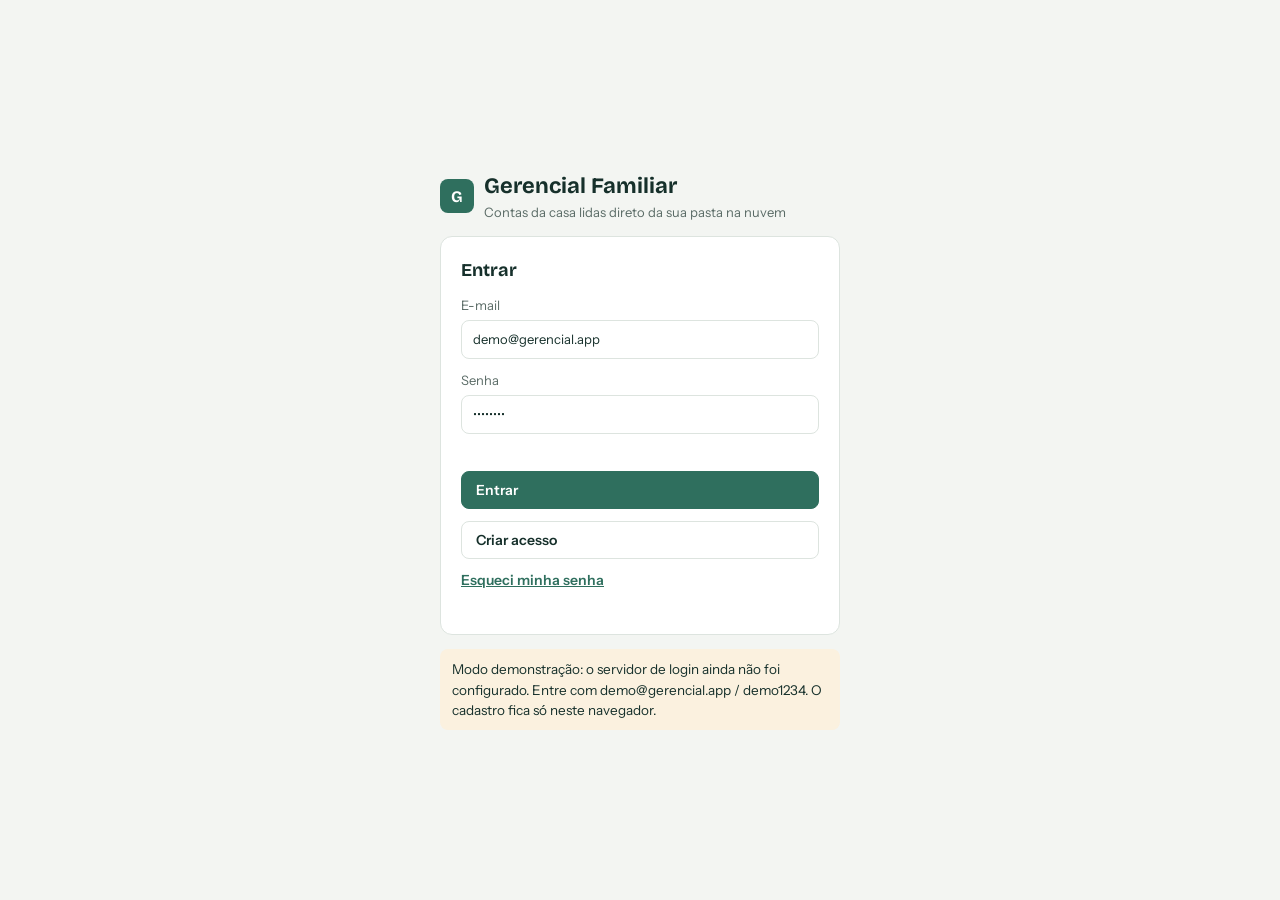
==== index.html @ 90df14c2 "Experiência no celular e tablet: importar extratos, Compartilhar no Android, navegação inferior e in" ====
<!doctype html>
<html lang="pt-BR">
<head>
<meta charset="utf-8">
<meta name="viewport" content="width=device-width, initial-scale=1, viewport-fit=cover">
<title>Gerencial Familiar</title>
<meta name="theme-color" content="#2f6f5e">
<link rel="manifest" href="manifest.webmanifest">
<link rel="icon" href="icons/icon.svg" type="image/svg+xml">
<link rel="apple-touch-icon" href="icons/apple-touch-icon.png">
<meta name="mobile-web-app-capable" content="yes">
<meta name="apple-mobile-web-app-capable" content="yes">
<meta name="apple-mobile-web-app-title" content="Gerencial">
<meta name="apple-mobile-web-app-status-bar-style" content="default">
<link rel="preconnect" href="https://fonts.googleapis.com">
<link rel="stylesheet" href="https://fonts.googleapis.com/css2?family=Bricolage+Grotesque:opsz,wght@12..96,600;12..96,700&family=Instrument+Sans:wght@400;500;600&family=IBM+Plex+Mono:wght@400;500&display=swap">
<link rel="stylesheet" href="styles.css">
<style>html,body{height:100%}body{margin:0}:root{padding-top:env(safe-area-inset-top,0px);padding-bottom:env(safe-area-inset-bottom,0px)}</style>
</head>
<body>
<div id="login" class="wrap">
  <div class="login-box">
    <div class="brand"><div class="brand-mark">G</div><div><h1>Gerencial Familiar</h1><div class="muted small">Contas da casa lidas direto da sua pasta na nuvem</div></div></div>
    <form class="login-card" id="f-login" autocomplete="on">
      <h2 id="lg-title">Entrar</h2>
      <label class="f" id="lg-nome-wrap" hidden>Nome da família<input id="lg-nome" type="text" placeholder="Ex.: Família Souza"></label>
      <label class="f">E-mail<input id="lg-email" type="email" required autocomplete="username" ></label>
      <label class="f">Senha<input id="lg-senha" type="password" required minlength="6" autocomplete="current-password" ></label>
      <div class="err" id="lg-err"></div>
      <button class="pri" type="submit" id="lg-btn">Entrar</button>
      <button type="button" id="lg-alt">Criar acesso</button>
      <button type="button" class="link" id="lg-esqueci">Esqueci minha senha</button>
      <div class="ok" id="lg-ok"></div>
    </form>
    <div class="note" id="demo-nota" hidden>Modo demonstração: o servidor de login ainda não foi configurado. Entre com demo@gerencial.app / demo1234. O cadastro fica só neste navegador.</div>
  </div>
</div>

<div id="bloqueio" class="wrap" hidden>
  <div class="login-box" style="margin:60px auto">
    <div class="login-card"><h2>Assinatura inativa</h2>
      <p class="muted" style="margin:0">Seu acesso <b id="bl-email"></b> está sem assinatura ativa. Fale com o suporte para liberar ou renovar.</p>
      <button id="bl-sair">Sair</button></div>
  </div>
</div>

<div id="app" hidden>
  <div class="banner" id="demo-banner" hidden>Modo demonstração: login local, sem servidor.</div>
  <header class="top"><div class="wrap">
    <div class="top-row">
      <div class="brand"><div class="brand-mark">G</div><div><h1 id="fam">Família</h1><div class="muted small" id="fonte-txt">Dados de exemplo</div></div></div>
      <div class="top-acoes"><button id="instalar" hidden>Instalar app</button><button id="sair">Sair</button></div>
    </div>
    <nav class="tabs" id="tabs">
      <button data-v="guia"><svg class="ico" viewBox="0 0 24 24" aria-hidden="true"><path d="M12 3a9 9 0 1 0 0 18 9 9 0 0 0 0-18Zm0 13.5v.01M12 13.5c0-2 2.5-2 2.5-4a2.5 2.5 0 0 0-5 0"/></svg><span>Como usar</span></button>
      <button data-v="painel" class="on"><svg class="ico" viewBox="0 0 24 24" aria-hidden="true"><path d="M4 20V10m6 10V4m6 16v-7m4 7H3"/></svg><span>Painel</span></button>
      <button data-v="pasta"><svg class="ico" viewBox="0 0 24 24" aria-hidden="true"><path d="M3 7a2 2 0 0 1 2-2h4l2 2h8a2 2 0 0 1 2 2v8a2 2 0 0 1-2 2H5a2 2 0 0 1-2-2Zm9 3v6m-3-3 3 3 3-3"/></svg><span>Extratos</span></button>
      <button data-v="relatorio"><svg class="ico" viewBox="0 0 24 24" aria-hidden="true"><path d="M7 3h7l5 5v13H7Zm7 0v5h5M10 13h6m-6 4h6"/></svg><span>Relatório</span></button>
      <button data-v="admin" id="tab-admin" hidden><svg class="ico" viewBox="0 0 24 24" aria-hidden="true"><path d="M12 3 5 6v5c0 4.5 3 8.5 7 10 4-1.5 7-5.5 7-10V6Zm-3 9 2 2 4-4"/></svg><span>Admin</span></button>
    </nav>
  </div></header>

  <main class="wrap">
    <!-- COMO USAR -->
    <section class="view" id="v-guia">
      <div class="panel guia-topo">
        <div>
          <h2>Primeiros passos</h2>
          <p class="muted small" style="margin:4px 0 0">Siga na ordem. Os itens se marcam sozinhos conforme você avança neste aparelho.</p>
        </div>
        <div class="prog"><div class="prog-n num" id="guia-n">0/5</div><div class="track"><div class="fill" id="guia-bar"></div></div></div>
      </div>

      <ol class="passos" id="passos-movel" hidden>
        <li data-p="instalar">
          <div class="p-head"><span class="p-ck"></span><h3>Instale o app na tela inicial</h3></div>
          <p id="inst-android">No Android, toque em <b>Instalar app</b> no topo da tela. Se o botão não aparecer, abra o menu <b>⋮</b> do Chrome e toque em <b>Instalar app</b> ou <b>Adicionar à tela inicial</b>.</p>
          <p id="inst-ios" hidden>No iPhone ou iPad, abra este endereço no <b>Safari</b>, toque em <b>Compartilhar</b> (o quadrado com a seta para cima) e depois em <b>Adicionar à Tela de Início</b>.</p>
          <p class="small">Instalado, o Gerencial abre em tela cheia pelo ícone, como um aplicativo, e você continua conectado.</p>
        </li>
        <li data-p="importar">
          <div class="p-head"><span class="p-ck"></span><h3>Importe os extratos do mês</h3></div>
          <p>No app do banco, exporte o extrato do mês em <b>OFX</b> (ou CSV) e salve no Google Drive, OneDrive, Dropbox ou em Arquivos. Depois, na aba <b>Extratos</b>, toque em <b>Escolher arquivos do banco</b> e selecione um ou vários arquivos.</p>
          <p class="small" id="dica-compartilhar">Mais rápido no Android: no app do banco ou no Drive, toque em <b>Compartilhar</b> no arquivo e escolha <b>Gerencial</b>.</p>
          <button class="pri" data-ir="pasta">Ir para Extratos</button>
        </li>
        <li data-p="conferir">
          <div class="p-head"><span class="p-ck"></span><h3>Confira o painel</h3></div>
          <p>No <b>Painel</b>, escolha o mês e veja entradas, saídas, saldo e gastos por categoria. Toque na busca e digite, por exemplo, "mercado" ou "Pix" para achar um lançamento.</p>
          <label class="ck-manual"><input type="checkbox" data-manual="conferir"> Já conferi o painel</label>
        </li>
        <li data-p="relatorio">
          <div class="p-head"><span class="p-ck"></span><h3>Envie o relatório</h3></div>
          <p>Na aba <b>Relatório</b>, toque em <b>Enviar por WhatsApp</b> ou <b>Enviar por e-mail</b>: o PDF vai anexado. Em <b>Salvar PDF</b>, você escolhe guardar no Drive ou em Arquivos.</p>
          <button class="pri" data-ir="relatorio">Ir para Relatório</button>
        </li>
      </ol>

      <ol class="passos" id="passos">
        <li data-p="aparelho">
          <div class="p-head"><span class="p-ck"></span><h3>Use o computador, no Chrome ou no Edge</h3></div>
          <p>O sistema lê e grava na pasta da nuvem pelo navegador. Isso funciona por completo no <b>Google Chrome</b> ou no <b>Microsoft Edge</b> do computador. Em outros navegadores ele só lê, e o relatório vai para Downloads. No celular e no tablet, o app também funciona: os extratos entram pelo botão de importar.</p>
          <p class="muted small" id="guia-nav"></p>
          <p class="small">Dica: instale como aplicativo pelo ícone de instalar na barra de endereço do Chrome. Ele abre em janela própria e mais rápido.</p>
        </li>
        <li data-p="nuvem">
          <div class="p-head"><span class="p-ck"></span><h3>Tenha a pasta da nuvem sincronizada no computador</h3></div>
          <p>Instale o programa da sua nuvem (<b>Google Drive para computador</b>, <b>OneDrive</b> ou <b>Dropbox</b>). A pasta da nuvem passa a aparecer como uma pasta comum no computador, por exemplo <span class="num">G:\Meu Drive</span>. Assim, o que você salvar no celular ou em outro computador chega aqui sozinho.</p>
          <label class="ck-manual"><input type="checkbox" data-manual="nuvem"> Já tenho a pasta da nuvem no computador</label>
        </li>
        <li data-p="estrutura">
          <div class="p-head"><span class="p-ck"></span><h3>Organize uma subpasta para cada mês</h3></div>
          <p>Crie uma pasta principal (por exemplo <b>Finanças da Família</b>) e, dentro dela, uma subpasta por mês. Salve os arquivos do mês <b>direto dentro da subpasta</b>, sem outras pastas no meio.</p>
          <pre class="arvore">Finanças da Família/
├── 2026-10/
│   ├── extrato-banco-azul.ofx
│   └── extrato-banco-verde.csv
└── 2026-11/
    ├── extrato-banco-azul.ofx
    └── Relatorio_2026-11_...pdf   ← o sistema grava aqui</pre>
          <p class="small">Nomes de mês aceitos: <span class="num">2026-11</span> (recomendado), <span class="num">11-2026</span>, <span class="num">Novembro2026</span> ou <span class="num">Nov 2026</span>. Arquivos soltos na pasta principal são ignorados.</p>
          <label class="ck-manual"><input type="checkbox" data-manual="estrutura"> Já organizei as subpastas de mês</label>
        </li>
        <li data-p="pasta">
          <div class="p-head"><span class="p-ck"></span><h3>Escolha a pasta principal no sistema</h3></div>
          <p>Na aba <b>Extratos</b>, clique em <b>Escolher a pasta sincronizada</b>, selecione a pasta principal (não a do mês) e permita <b>ver e editar</b> os arquivos. A lista mostra cada mês e quantos lançamentos foram lidos de cada arquivo.</p>
          <p class="small">Nos próximos acessos, use <b>Reabrir a última pasta</b>: o navegador pede a permissão de novo, por segurança.</p>
          <button class="pri" data-ir="pasta">Ir para Extratos</button>
        </li>
        <li data-p="relatorio">
          <div class="p-head"><span class="p-ck"></span><h3>Confira o painel e gere o relatório</h3></div>
          <p>No <b>Painel</b>, escolha o mês e confira entradas, saídas, saldo e gastos por categoria. Na aba <b>Relatório</b>, clique em <b>Salvar PDF na pasta</b>: o arquivo é gravado na subpasta do mês, junto dos extratos. Depois use <b>Enviar por WhatsApp</b> ou <b>Enviar por e-mail</b>.</p>
          <p class="small">No computador, o WhatsApp e o e-mail abrem com o resumo do mês escrito. Anexe o PDF que acabou de ser salvo. No celular, o PDF já vai anexado.</p>
          <button class="pri" data-ir="relatorio">Ir para Relatório</button>
        </li>
      </ol>

      <div class="grid2">
        <div class="panel">
          <h3>Rotina de cada mês (5 minutos)</h3>
          <ol class="rotina">
            <li>No começo do mês, crie a subpasta do mês que terminou (ex.: <span class="num">2026-11</span>).</li>
            <li>No app ou site de cada banco, exporte o extrato do mês inteiro em <b>OFX</b> e salve na subpasta.</li>
            <li>Abra o sistema e clique em <b>Reabrir a última pasta</b> (no celular: <b>Escolher arquivos do banco</b>).</li>
            <li>Confira o Painel, principalmente a categoria <b>Outros</b>.</li>
            <li>Salve o PDF e envie para quem acompanha as contas.</li>
          </ol>
        </div>
        <div class="panel">
          <h3>Qual arquivo baixar do banco</h3>
          <ul class="dicas">
            <li><b>OFX (melhor opção).</b> Procure por "exportar extrato", "OFX" ou "Money/Quicken" no internet banking. Traz datas, valores e descrições sem erro.</li>
            <li><b>CSV (planilha).</b> Funciona se a primeira linha tiver colunas com <b>Data</b> e <b>Valor</b> (e, de preferência, <b>Descrição</b> ou <b>Histórico</b>). Datas em <span class="num">dd/mm/aaaa</span>, saídas com sinal de menos.</li>
            <li><b>PDF e fotos</b> ainda não são lidos. Eles ficam na lista como "leitura na versão comercial" e não entram nos totais.</li>
            <li>Exporte sempre o <b>mês fechado</b> (do dia 1 ao último dia), para não repetir nem faltar lançamentos.</li>
          </ul>
        </div>
      </div>

      <div class="panel">
        <h3>Para ter o melhor resultado</h3>
        <ul class="dicas">
          <li><b>Cartão de crédito: escolha um jeito só.</b> Se o extrato da conta já mostra o pagamento da fatura, não coloque também a fatura detalhada do cartão na mesma pasta. Se colocar os dois, o gasto do cartão é contado duas vezes. Para ver o detalhe por categoria, use a fatura detalhada e tire o pagamento da fatura do extrato.</li>
          <li><b>Transferências entre contas da família</b> aparecem como saída em uma conta e entrada na outra. Entram nos totais de entradas e saídas, mas não mudam o saldo do mês.</li>
          <li><b>Um arquivo por conta por mês.</b> Não deixe duas cópias do mesmo extrato (por exemplo, "extrato.ofx" e "extrato (1).ofx"): os lançamentos são somados duas vezes.</li>
          <li><b>Categorias automáticas</b> vêm do texto do lançamento (mercado, escola, farmácia, posto, fatura...). O que não for reconhecido vai para <b>Outros</b>. Use a busca do Painel para conferir esses itens.</li>
          <li><b>Seus dados ficam com você.</b> Extratos e relatórios são lidos e gravados só no seu aparelho e na sua nuvem. O servidor do sistema guarda apenas nome, e-mail e assinatura.</li>
        </ul>
      </div>

      <div class="panel">
        <h3>Problemas comuns</h3>
        <details><summary>Aparece "Dados de exemplo" mesmo depois de escolher a pasta</summary>
          <p>Nenhum extrato foi encontrado. Confira se você escolheu a <b>pasta principal</b>, se as subpastas têm nome de mês (ex.: <span class="num">2026-11</span>) e se os arquivos estão em OFX ou CSV, direto dentro delas.</p></details>
        <details><summary>Um arquivo aparece como "ignorado" ou com 0 lançamentos</summary>
          <p>O formato não foi reconhecido. Prefira o OFX. Se for CSV, abra no Excel e confira se a primeira linha tem as colunas Data e Valor.</p></details>
        <details><summary>O relatório foi para Downloads e não para a pasta</summary>
          <p>O navegador não tem permissão de gravação. Use Chrome ou Edge no computador, clique em <b>Reabrir a última pasta</b> e permita <b>ver e editar</b>. Se escolheu "só leitura", escolha a pasta de novo.</p></details>
        <details><summary>No celular ou tablet não aparece "Escolher a pasta"</summary>
          <p>Os navegadores de celular e tablet não deixam sites abrirem uma pasta inteira. Use <b>Escolher arquivos do banco</b> na aba Extratos: dá para selecionar vários arquivos de uma vez, direto do Drive ou de Arquivos.</p></details>
        <details><summary>No celular, um arquivo .ofx aparece apagado na hora de escolher</summary>
          <p>Toque em "Procurar" ou "Navegar" e abra o arquivo pela pasta do Drive ou de Arquivos. No Android, outra saída é usar <b>Compartilhar</b> no arquivo e escolher <b>Gerencial</b>.</p></details>
        <details><summary>Os dados sumiram do celular</summary>
          <p>Os extratos importados ficam guardados no próprio aparelho. Eles somem se você limpar os dados do navegador ou trocar de aparelho. Basta importar de novo os arquivos que estão na sua nuvem.</p></details>
        <details><summary>Esqueci a senha ou aparece "Assinatura inativa"</summary>
          <p>Na tela de entrada, digite o e-mail e clique em <b>Esqueci minha senha</b> para receber o link. Se aparecer "Assinatura inativa", o período de teste ou a assinatura terminou: fale com o suporte para renovar.</p></details>
      </div>
    </section>

    <!-- PAINEL -->
    <section class="view on" id="v-painel">
      <div class="row">
        <label class="f">Mês<select id="mes"></select></label>
        <label class="f">Buscar lançamento<input id="busca" type="search" placeholder="mercado, escola, Pix..."></label>
      </div>
      <div class="kpis" id="kpis"></div>
      <div class="grid2">
        <div class="panel"><h3>Saídas por categoria</h3><div class="bars" id="cats"></div></div>
        <div class="panel"><h3>Mês a mês</h3><div class="tbl"><table id="evol"></table></div></div>
      </div>
      <div class="panel"><div class="row"><h3>Lançamentos</h3><div class="auto muted small" id="tot-lanc"></div></div><div class="tbl"><table id="lanc"></table></div></div>
    </section>

    <!-- PASTA -->
    <section class="view" id="v-pasta">
      <div class="panel" id="imp-panel">
        <h2>Importar extratos</h2>
        <p class="muted small" style="margin:0">Escolha os arquivos <b>OFX</b> ou <b>CSV</b> baixados do banco: do Google Drive, OneDrive, Dropbox ou da pasta Downloads. O mês é identificado pela data de cada lançamento. Importar o mesmo arquivo de novo atualiza, sem duplicar. Os dados ficam guardados só neste aparelho.</p>
        <div class="row">
          <button class="pri auto" id="importar">Escolher arquivos do banco</button>
          <button class="auto" id="limpar-imp" hidden>Apagar dados importados</button>
          <input id="imp-input" type="file" multiple hidden>
        </div>
        <div class="note" id="imp-android" hidden>Atalho no Android: no app do banco ou no Google Drive, toque em <b>Compartilhar</b> no extrato e escolha <b>Gerencial</b>. O arquivo entra direto aqui. Para isso, instale o app antes (aba Como usar).</div>
      </div>
      <div class="panel" id="pasta-panel">
        <h2>Pasta da nuvem no computador</h2>
        <p class="muted small so-pc" style="margin:0">Crie uma subpasta por mês (por exemplo <span class="num">Novembro2026</span> ou <span class="num">2026-11</span>) e salve nela extratos e faturas em OFX ou CSV. O sistema lê cada mês e grava o relatório na mesma subpasta.</p>
        <div class="cloud so-pc" id="cloud">
          <label><input type="radio" name="nuvem" value="gdrive" checked>Google Drive</label>
          <label><input type="radio" name="nuvem" value="onedrive">OneDrive</label>
          <label><input type="radio" name="nuvem" value="dropbox">Dropbox</label>
          <label><input type="radio" name="nuvem" value="local">Pasta no computador</label>
        </div>
        <label class="f so-pc">Link ou caminho da pasta<input id="pasta-link" type="text" placeholder="https://drive.google.com/drive/folders/... ou G:\Meu Drive\Finanças"></label>
        <div class="note" id="pasta-movel" hidden>Neste aparelho o navegador não consegue abrir uma pasta inteira. Use <b>Importar extratos</b> acima. A leitura automática da pasta e a gravação do relatório nela funcionam no computador, no Chrome ou no Edge.</div>
        <div class="row" id="pasta-acoes">
          <button class="pri auto" id="escolher">Escolher a pasta sincronizada</button>
          <button class="auto" id="reabrir" hidden>Reabrir a última pasta</button>
          <button class="auto" id="exemplo">Voltar aos dados de exemplo</button>
          <input id="pasta-input" type="file" webkitdirectory multiple hidden>
        </div>
        <div class="note" id="pasta-dica">No computador com o Google Drive (ou OneDrive/Dropbox) instalado, a pasta da nuvem aparece como uma pasta comum. Escolha-a acima e permita leitura e gravação. A leitura direta pelo link, sem o programa instalado, chega numa próxima versão.</div>
      </div>
      <div class="panel">
        <div class="row"><h3>Arquivos encontrados</h3><div class="auto muted small" id="pasta-nome">Nenhuma pasta escolhida</div></div>
        <ul class="files" id="arquivos"><li><span class="muted">Escolha uma pasta para listar os meses e arquivos.</span></li></ul>
      </div>
    </section>

    <!-- RELATÓRIO -->
    <section class="view" id="v-relatorio">
      <div class="panel">
        <div class="row">
          <label class="f">Mês do relatório<select id="mes-rel"></select></label>
          <label class="f">WhatsApp (com DDD, opcional)<input id="zap" type="tel" placeholder="11 99999-0000"></label>
          <label class="f">E-mail para envio<input id="mail" type="email" placeholder="contador@exemplo.com"></label>
        </div>
        <div class="row">
          <button class="pri auto" id="b-pdf">Salvar PDF na pasta</button>
          <button class="pri auto" id="b-png">Salvar PNG na pasta</button>
          <button class="auto" id="b-zap">Enviar por WhatsApp</button>
          <button class="auto" id="b-mail">Enviar por e-mail</button>
        </div>
        <div class="muted small" id="rel-dest">Destino: sem pasta escolhida, o arquivo é baixado.</div>
      </div>
      <div class="rel-out"><div id="rel"></div></div>
    </section>

    <!-- ADMINISTRAÇÃO (só aparece para administradores; o servidor confere a permissão) -->
    <section class="view" id="v-admin">
      <div class="kpis" id="adm-kpis"></div>
      <div class="panel">
        <div class="row">
          <label class="f">Buscar cliente<input id="adm-busca" type="search" placeholder="nome ou e-mail"></label>
          <label class="f">Situação<select id="adm-filtro">
            <option value="">Todos</option><option value="teste">Em teste</option><option value="ativa">Ativas</option>
            <option value="vencida">Vencidas</option><option value="suspensa">Suspensas</option><option value="cancelada">Canceladas</option>
            <option value="pendente">E-mail não confirmado</option>
          </select></label>
          <button class="auto" id="adm-atualizar">Atualizar lista</button>
        </div>
        <div class="tbl"><table id="adm-tab"></table></div>
        <div class="muted small">Altere a situação ou a validade e clique em Salvar. "+30 dias" ativa o cliente e soma 30 dias à validade (a partir de hoje, se já venceu).</div>
      </div>
    </section>
  </main>
</div>
<div class="toast" id="toast" hidden></div>


<script src="config.js"></script>
<script src="vendor/supabase.min.js"></script>
<script src="vendor/html2canvas.min.js"></script>
<script src="vendor/jspdf.umd.min.js"></script>
<script src="app.js"></script>
</body>
</html>
---- styles.css ----
/* Layout: barra fixa no topo + coluna única de até 1080px; painel em grade que vira uma coluna no celular. Livro-caixa: verde-razão + açafrão. */
:root{
  --bg:#f3f5f2;--card:#ffffff;--ink:#16302b;--muted:#5a6b66;--line:#dde4df;
  --accent:#2f6f5e;--accent-ink:#ffffff;--accent-soft:#e3efe9;--hi:#b7791f;--hi-soft:#fbf1df;
  --good:#1d7a48;--bad:#b3261e;--bad-soft:#fbe9e7;
  --f-display:"Bricolage Grotesque",ui-sans-serif,system-ui,sans-serif;
  --f-body:"Instrument Sans",system-ui,-apple-system,"Segoe UI",Roboto,sans-serif;
  --f-num:"IBM Plex Mono",ui-monospace,Menlo,Consolas,monospace;
}
@media (prefers-color-scheme: dark){:root:not([data-theme="light"]){
  --bg:#0f1715;--card:#17211e;--ink:#e3ece8;--muted:#98aaa3;--line:#2a3833;
  --accent:#6fbfa6;--accent-ink:#0f1715;--accent-soft:#1d2e29;--hi:#e0a64b;--hi-soft:#2c2416;
  --good:#5fcf8f;--bad:#ff8f86;--bad-soft:#341c1a;color-scheme:dark}}
:root[data-theme="dark"]{
  --bg:#0f1715;--card:#17211e;--ink:#e3ece8;--muted:#98aaa3;--line:#2a3833;
  --accent:#6fbfa6;--accent-ink:#0f1715;--accent-soft:#1d2e29;--hi:#e0a64b;--hi-soft:#2c2416;
  --good:#5fcf8f;--bad:#ff8f86;--bad-soft:#341c1a;color-scheme:dark}
*{box-sizing:border-box}
[hidden]{display:none!important}
html{overflow-x:hidden}
body{background:var(--bg);color:var(--ink);font:15px/1.5 var(--f-body);overflow-x:clip}
body::before{content:"";position:fixed;inset:0 0 auto;height:env(safe-area-inset-top,0px);z-index:10;background:var(--card)}
.wrap{max-width:1080px;margin:0 auto;padding-left:max(16px,env(safe-area-inset-left,0px));padding-right:max(16px,env(safe-area-inset-right,0px))}
h1,h2,h3{font-family:var(--f-display);text-wrap:balance;margin:0}
h1{font-size:22px}h2{font-size:18px}h3{font-size:15px}
.muted{color:var(--muted)}.small{font-size:13px}
.num{font-family:var(--f-num);font-variant-numeric:tabular-nums}
.neg{color:var(--bad)}.pos{color:var(--good)}
button,.btn{font:600 14px var(--f-body);border-radius:8px;border:1px solid var(--line);background:var(--card);color:var(--ink);padding:9px 14px;cursor:pointer;display:inline-flex;align-items:center;gap:6px;text-decoration:none}
button.pri{background:var(--accent);color:var(--accent-ink);border-color:var(--accent)}
button:hover{filter:brightness(.97)}
button:focus-visible,input:focus-visible,select:focus-visible,a:focus-visible{outline:2px solid var(--hi);outline-offset:2px}
input,select{font:inherit;color:var(--ink);background:var(--card);border:1px solid var(--line);border-radius:8px;padding:9px 11px;width:100%}
label.f{display:flex;flex-direction:column;gap:4px;font-size:13px;color:var(--muted)}
.tag{display:inline-block;font:500 11.5px var(--f-body);letter-spacing:.04em;text-transform:uppercase;padding:2px 8px;border-radius:99px;background:var(--accent-soft);color:var(--accent)}
.tag.warn{background:var(--hi-soft);color:var(--hi)}
.note{background:var(--hi-soft);border-radius:8px;padding:10px 12px;font-size:13.5px}

/* login */
#login{min-height:100%;display:grid;place-items:center;padding-block:40px}
.login-box{width:100%;max-width:400px;display:flex;flex-direction:column;gap:14px}
.brand{display:flex;align-items:center;gap:10px}
.brand-mark{width:34px;height:34px;border-radius:8px;background:var(--accent);color:var(--accent-ink);display:grid;place-items:center;font:700 16px var(--f-display)}
.login-card{background:var(--card);border:1px solid var(--line);border-radius:12px;padding:20px;display:flex;flex-direction:column;gap:12px}
.err{color:var(--bad);font-size:13px;min-height:1em}

/* app */
header.top{position:sticky;top:env(safe-area-inset-top,0px);z-index:5;background:var(--card);border-bottom:1px solid var(--line)}
.top-row{display:flex;align-items:center;justify-content:space-between;gap:10px;padding-block:10px}
nav.tabs{display:flex;gap:2px;overflow-x:auto;scrollbar-width:none}
nav.tabs button{white-space:nowrap;flex:none}
nav.tabs button{border:0;border-bottom:3px solid transparent;border-radius:0;background:none;color:var(--muted);padding:9px 12px}
nav.tabs button.on{color:var(--accent);border-bottom-color:var(--accent)}
main{padding-block:18px 60px}
section.view{display:none;flex-direction:column;gap:16px}section.view.on{display:flex}
.panel{background:var(--card);border:1px solid var(--line);border-radius:12px;padding:16px;display:flex;flex-direction:column;gap:12px;min-width:0}
.row{display:flex;flex-wrap:wrap;gap:10px;align-items:end}
.row>*{flex:1 1 200px;min-width:0}
.row>.auto{flex:0 0 auto}
.kpis{display:grid;grid-template-columns:repeat(auto-fit,minmax(180px,1fr));gap:10px}
.kpi{background:var(--card);border:1px solid var(--line);border-radius:10px;padding:12px 14px}
.kpi .l{font-size:12px;letter-spacing:.04em;text-transform:uppercase;color:var(--muted)}
.kpi .v{font:500 21px var(--f-num);margin-top:4px;white-space:nowrap}
.grid2{display:grid;grid-template-columns:1fr 1fr;gap:16px}
@media (max-width:760px){.grid2{grid-template-columns:1fr}}
.tbl{overflow-x:auto}
table{width:100%;border-collapse:collapse;font-size:14px}
th{text-align:left;font-weight:600;font-size:12px;color:var(--muted);text-transform:uppercase;letter-spacing:.04em;border-bottom:1px solid var(--line);padding:8px 6px}
td{border-bottom:1px solid var(--line);padding:8px 6px;vertical-align:top}
td.r,th.r{text-align:right}
.bars{display:flex;flex-direction:column;gap:8px}
.bar{display:grid;grid-template-columns:120px 1fr 96px;gap:8px;align-items:center;font-size:13.5px}
.bar .track{height:12px;background:var(--accent-soft);border-radius:3px;overflow:hidden}
.bar .fill{height:100%;background:var(--accent)}
@media (max-width:460px){.bar{grid-template-columns:90px 1fr 84px}}
.cloud{display:grid;grid-template-columns:repeat(auto-fit,minmax(150px,1fr));gap:8px}
.cloud label{border:1px solid var(--line);border-radius:10px;padding:10px 12px;display:flex;gap:8px;align-items:center;cursor:pointer;font-weight:500}
.cloud input{width:auto}
.cloud label:has(input:checked){border-color:var(--accent);background:var(--accent-soft)}
ul.files{list-style:none;margin:0;padding:0;display:flex;flex-direction:column;gap:4px;font-size:13.5px}
ul.files li{display:flex;justify-content:space-between;gap:10px;border-bottom:1px dashed var(--line);padding-block:4px}
ul.files li span:first-child{min-width:0;overflow-wrap:anywhere}

/* relatório (sempre claro, é o que vira PDF/PNG) */
.rel-out{overflow-x:auto}
#rel{width:760px;max-width:none;background:#ffffff;color:#16302b;padding:32px 36px;border-radius:6px;border:1px solid var(--line);font-family:var(--f-body)}
#rel .rh{display:flex;justify-content:space-between;align-items:flex-start;border-bottom:2px solid #2f6f5e;padding-bottom:12px;margin-bottom:16px}
#rel h2{font-size:22px;color:#16302b}
#rel .rk{display:grid;grid-template-columns:repeat(3,1fr);gap:10px;margin-bottom:18px}
#rel .rk div{border:1px solid #dde4df;border-radius:6px;padding:10px}
#rel .rk span{display:block;font-size:11px;text-transform:uppercase;letter-spacing:.05em;color:#5a6b66}
#rel .rk b{font:500 18px var(--f-num)}
#rel table th{color:#5a6b66;border-color:#dde4df}#rel table td{border-color:#dde4df}
#rel .neg{color:#b3261e}#rel .pos{color:#1d7a48}
#rel .rb{display:grid;grid-template-columns:150px 1fr 100px;gap:8px;align-items:center;font-size:13px;margin-bottom:6px}
#rel .rb i{display:block;height:10px;background:#2f6f5e;border-radius:2px}
#rel .foot{margin-top:18px;font-size:11.5px;color:#5a6b66;border-top:1px solid #dde4df;padding-top:8px}
.toast{position:fixed;left:50%;transform:translateX(-50%);bottom:calc(18px + env(safe-area-inset-bottom,0px));background:var(--ink);color:var(--bg);padding:10px 16px;border-radius:8px;font-size:14px;max-width:calc(100% - 32px);z-index:20}
@media (prefers-reduced-motion:no-preference){.toast{transition:opacity .2s}}
.banner{background:var(--hi-soft);color:var(--ink);font-size:13px;padding-block:6px;text-align:center}
.link{background:none;border:0;padding:0;color:var(--accent);font-weight:600;text-decoration:underline;cursor:pointer}
.ok{color:var(--good);font-size:13px;min-height:1em}

/* ---------- como usar ---------- */
.guia-topo{flex-direction:row;align-items:center;justify-content:space-between;flex-wrap:wrap}
.prog{display:flex;align-items:center;gap:10px;min-width:220px}
.prog .track{flex:1;height:10px;background:var(--accent-soft);border-radius:99px;overflow:hidden}
.prog .fill{height:100%;width:0;background:var(--accent);transition:width .3s}
.prog-n{font-weight:500;color:var(--accent)}
ol.passos{list-style:none;margin:0;padding:0;display:flex;flex-direction:column;gap:10px;counter-reset:p}
ol.passos>li{counter-increment:p;background:var(--card);border:1px solid var(--line);border-radius:12px;padding:14px 16px;display:flex;flex-direction:column;gap:8px}
ol.passos>li p{margin:0}
ol.passos>li>button{align-self:flex-start}
.p-head{display:flex;align-items:center;gap:10px}
.p-head h3{font-size:17px}
.p-ck{flex:none;width:28px;height:28px;border-radius:50%;border:2px solid var(--line);display:grid;place-items:center;font:600 13px var(--f-num);color:var(--muted)}
.p-ck::before{content:counter(p)}
ol.passos>li.feito{border-color:var(--accent);background:linear-gradient(var(--accent-soft),var(--accent-soft)) left/4px 100% no-repeat,var(--card)}
ol.passos>li.feito .p-ck{background:var(--accent);border-color:var(--accent);color:var(--accent-ink)}
ol.passos>li.feito .p-ck::before{content:"✓"}
.ck-manual{display:flex;align-items:center;gap:8px;font-size:13.5px;cursor:pointer;align-self:flex-start}
.ck-manual input{width:auto;accent-color:var(--accent)}
pre.arvore{margin:0;font:13px/1.55 var(--f-num);background:var(--bg);border:1px solid var(--line);border-radius:8px;padding:10px 12px;overflow-x:auto}
ol.rotina,ul.dicas{margin:0;padding-left:20px;display:flex;flex-direction:column;gap:8px;font-size:14px}
details{border-top:1px solid var(--line);padding:10px 0}
details:first-of-type{border-top:0;padding-top:0}
details summary{cursor:pointer;font-weight:600}
details p{margin:8px 0 0;font-size:14px;color:var(--muted)}

/* ---------- celular e tablet ---------- */
.ico{display:none;width:22px;height:22px;fill:none;stroke:currentColor;stroke-width:1.8;stroke-linecap:round;stroke-linejoin:round}
.top-acoes{display:flex;gap:8px}
.adm-acoes{white-space:nowrap}
html.movel button,html.movel input,html.movel select{min-height:44px}
html.movel input,html.movel select{font-size:16px}
html.movel *{-webkit-tap-highlight-color:transparent}
@media (max-width:760px){
  /* Navegação embaixo, ao alcance do polegar */
  nav.tabs{position:fixed;left:0;right:0;bottom:0;z-index:15;background:var(--card);border-top:1px solid var(--line);
    padding:4px max(4px,env(safe-area-inset-left,0px)) calc(4px + env(safe-area-inset-bottom,0px));gap:0;overflow:visible;box-shadow:0 -4px 16px rgba(0,0,0,.05)}
  nav.tabs button{flex:1 1 0;min-width:0;flex-direction:column;justify-content:center;gap:3px;font-size:11px;font-weight:600;padding:6px 2px;border:0;min-height:56px}
  nav.tabs button span{overflow:hidden;text-overflow:ellipsis;max-width:100%}
  nav.tabs button .ico{display:block;padding:3px 10px;width:44px;height:28px;border-radius:99px;box-sizing:border-box}
  nav.tabs button.on{color:var(--accent);border:0}
  nav.tabs button.on .ico{background:var(--accent-soft)}
  main{padding-block:12px calc(96px + env(safe-area-inset-bottom,0px))}
  .toast{bottom:calc(80px + env(safe-area-inset-bottom,0px))}
  .top-row{padding-block:8px}
  .top-row h1{font-size:18px}
  .panel{padding:14px;border-radius:14px}
  .row>*{flex:1 1 100%}
  .row>button.auto{flex:1 1 calc(50% - 6px)}
  .kpis{grid-template-columns:1fr 1fr;gap:8px}
  .kpi{padding:10px 12px}
  .kpi .v{font-size:17px}
  input,select{font-size:16px}
  /* Lançamentos em cartões */
  #lanc tr:first-child{display:none}
  #lanc tr{display:grid;grid-template-columns:auto auto 1fr;grid-template-areas:"d d v" "dt c ct";gap:4px 8px;padding:10px 2px;border-bottom:1px solid var(--line);align-items:center}
  #lanc td{border:0;padding:0}
  #lanc td:nth-child(1){grid-area:dt;font-size:12px;color:var(--muted)}
  #lanc td:nth-child(2){grid-area:d;font-weight:500;overflow-wrap:anywhere}
  #lanc td:nth-child(3){grid-area:c}
  #lanc td:nth-child(4){grid-area:ct;font-size:12px;color:var(--muted);text-align:right;overflow:hidden;text-overflow:ellipsis;white-space:nowrap}
  #lanc td:nth-child(5){grid-area:v;text-align:right;font-weight:500;white-space:nowrap}
  /* Administração em cartões */
  #adm-tab tr:first-child{display:none}
  #adm-tab tr{display:grid;grid-template-columns:1fr 1fr;gap:8px 10px;padding:12px 0;border-bottom:1px solid var(--line)}
  #adm-tab td{border:0;padding:0}
  #adm-tab td:first-child{grid-column:1/-1}
  #adm-tab td[data-l]::before{content:attr(data-l);display:block;font-size:11px;letter-spacing:.04em;text-transform:uppercase;color:var(--muted);margin-bottom:2px}
  #adm-tab .adm-acoes{grid-column:1/-1;display:flex;gap:8px}
  #adm-tab .adm-acoes button{flex:1}
  .guia-topo{flex-direction:column;align-items:stretch}
  ol.passos>li>button{align-self:stretch;justify-content:center}
}
/* Tablet: abas em cima, mas com área de toque maior */
@media (min-width:761px){html.movel nav.tabs button{padding:12px 16px}}
/* Pré-visualização do relatório cabe na tela (o arquivo continua em tamanho A4) */
.rel-out.encaixe{overflow:hidden}
.rel-out.encaixe #rel{transform-origin:top left}
html.movel .so-pc{display:none}
@media (max-width:760px){
  .top-row{gap:8px}
  .top-row .brand{min-width:0}
  .top-row .brand>div:last-child{min-width:0}
  #fonte-txt{white-space:nowrap;overflow:hidden;text-overflow:ellipsis}
  .top-acoes{flex:none}
  .top-acoes button{padding:6px 10px;font-size:13px;min-height:38px}
  .bar{grid-template-columns:minmax(70px,96px) 1fr auto;gap:8px}
  .bar .num{white-space:nowrap;font-size:13px}
  #evol{font-size:12.5px}
  #evol th,#evol td{padding:7px 4px;white-space:nowrap}
}
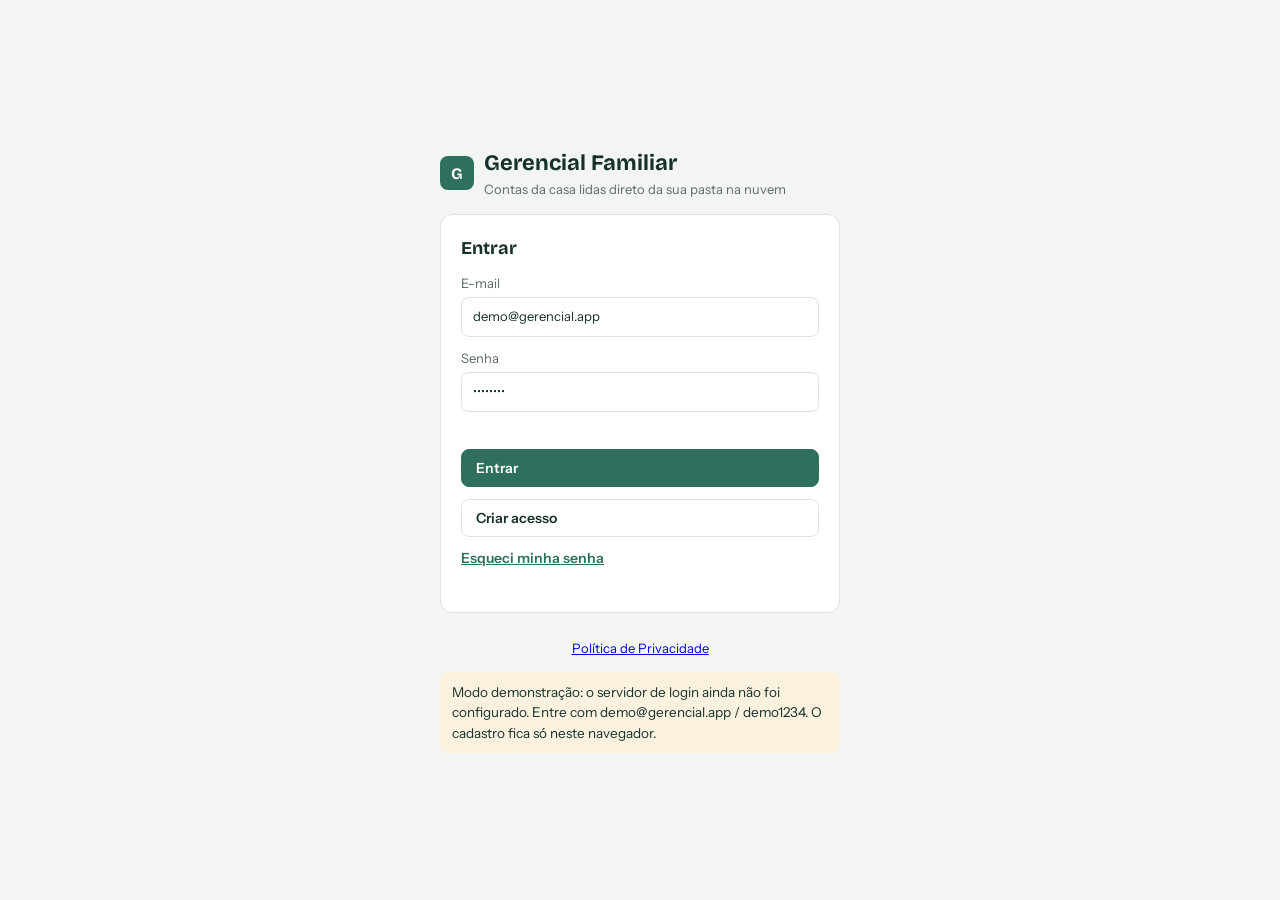
==== commit ddad7dd0: "Conectar minha nuvem: leitura automática da pasta no Google Drive, OneDrive e Dropbox Co-Authored-By" ====
--- a/index.html
+++ b/index.html
@@ -15,6 +15,19 @@
 <link rel="preconnect" href="https://fonts.googleapis.com">
 <link rel="stylesheet" href="https://fonts.googleapis.com/css2?family=Bricolage+Grotesque:opsz,wght@12..96,600;12..96,700&family=Instrument+Sans:wght@400;500;600&family=IBM+Plex+Mono:wght@400;500&display=swap">
 <link rel="stylesheet" href="styles.css">
+<script>
+// Volta do login da nuvem (Google/Microsoft/Dropbox): guarda a resposta e limpa o endereço
+// antes de qualquer outra biblioteca ler a URL. O login do próprio sistema não usa "gfnuvem-".
+(function () { try {
+  var q = new URLSearchParams(location.search), h = new URLSearchParams(location.hash.slice(1));
+  var st = q.get("state") || h.get("state");
+  if (st && st.indexOf("gfnuvem-") === 0) {
+    sessionStorage.setItem("gf_oauth_retorno", JSON.stringify({state: st, code: q.get("code"), access_token: h.get("access_token"),
+      expires_in: h.get("expires_in"), error: q.get("error") || h.get("error"), error_description: q.get("error_description") || h.get("error_description")}));
+    history.replaceState(null, "", location.pathname);
+  }
+} catch (e) {} })();
+</script>
 <style>html,body{height:100%}body{margin:0}:root{padding-top:env(safe-area-inset-top,0px);padding-bottom:env(safe-area-inset-bottom,0px)}</style>
 </head>
 <body>
@@ -32,6 +45,7 @@
       <button type="button" class="link" id="lg-esqueci">Esqueci minha senha</button>
       <div class="ok" id="lg-ok"></div>
     </form>
+    <p class="muted small" style="text-align:center;margin:12px 0 0"><a href="privacidade.html">Política de Privacidade</a></p>
     <div class="note" id="demo-nota" hidden>Modo demonstração: o servidor de login ainda não foi configurado. Entre com demo@gerencial.app / demo1234. O cadastro fica só neste navegador.</div>
   </div>
 </div>
@@ -78,11 +92,16 @@
           <p id="inst-ios" hidden>No iPhone ou iPad, abra este endereço no <b>Safari</b>, toque em <b>Compartilhar</b> (o quadrado com a seta para cima) e depois em <b>Adicionar à Tela de Início</b>.</p>
           <p class="small">Instalado, o Gerencial abre em tela cheia pelo ícone, como um aplicativo, e você continua conectado.</p>
         </li>
+        <li data-p="nuvemlig">
+          <div class="p-head"><span class="p-ck"></span><h3>Conecte a sua nuvem</h3></div>
+          <p>Na aba <b>Extratos</b>, toque em <b>Google Drive</b>, <b>OneDrive</b> ou <b>Dropbox</b>, entre com a sua conta e escolha a pasta principal dos extratos (a que tem as subpastas de mês, como <span class="num">2026-11</span>). A partir daí, o sistema lê a pasta sozinho toda vez que você abre.</p>
+          <p class="small">Não tem conta na nuvem? Os links para criar uma conta grátis estão na mesma tela.</p>
+          <button class="pri" data-ir="pasta">Ir para Extratos</button>
+        </li>
         <li data-p="importar">
-          <div class="p-head"><span class="p-ck"></span><h3>Importe os extratos do mês</h3></div>
-          <p>No app do banco, exporte o extrato do mês em <b>OFX</b> (ou CSV) e salve no Google Drive, OneDrive, Dropbox ou em Arquivos. Depois, na aba <b>Extratos</b>, toque em <b>Escolher arquivos do banco</b> e selecione um ou vários arquivos.</p>
-          <p class="small" id="dica-compartilhar">Mais rápido no Android: no app do banco ou no Drive, toque em <b>Compartilhar</b> no arquivo e escolha <b>Gerencial</b>.</p>
-          <button class="pri" data-ir="pasta">Ir para Extratos</button>
+          <div class="p-head"><span class="p-ck"></span><h3>Salve os extratos do mês na pasta</h3></div>
+          <p>No app do banco, exporte o extrato do mês em <b>OFX</b> (ou CSV) e salve na subpasta do mês, na sua nuvem. Depois abra o sistema: os números aparecem no Painel.</p>
+          <p class="small" id="dica-compartilhar">Sem nuvem? Use <b>Ou importe arquivos avulsos</b> na aba Extratos. No Android, também dá para tocar em <b>Compartilhar</b> no arquivo e escolher <b>Gerencial</b>.</p>
         </li>
         <li data-p="conferir">
           <div class="p-head"><span class="p-ck"></span><h3>Confira o painel</h3></div>
@@ -123,6 +142,7 @@
         </li>
         <li data-p="pasta">
           <div class="p-head"><span class="p-ck"></span><h3>Escolha a pasta principal no sistema</h3></div>
+          <p class="small">Prefere sem programa instalado? Use <b>Conectar minha nuvem</b> na aba Extratos: funciona igual ao celular.</p>
           <p>Na aba <b>Extratos</b>, clique em <b>Escolher a pasta sincronizada</b>, selecione a pasta principal (não a do mês) e permita <b>ver e editar</b> os arquivos. A lista mostra cada mês e quantos lançamentos foram lidos de cada arquivo.</p>
           <p class="small">Nos próximos acessos, use <b>Reabrir a última pasta</b>: o navegador pede a permissão de novo, por segurança.</p>
           <button class="pri" data-ir="pasta">Ir para Extratos</button>
@@ -176,8 +196,14 @@
           <p>O formato não foi reconhecido. Prefira o OFX. Se for CSV, abra no Excel e confira se a primeira linha tem as colunas Data e Valor.</p></details>
         <details><summary>O relatório foi para Downloads e não para a pasta</summary>
           <p>O navegador não tem permissão de gravação. Use Chrome ou Edge no computador, clique em <b>Reabrir a última pasta</b> e permita <b>ver e editar</b>. Se escolheu "só leitura", escolha a pasta de novo.</p></details>
-        <details><summary>No celular ou tablet não aparece "Escolher a pasta"</summary>
-          <p>Os navegadores de celular e tablet não deixam sites abrirem uma pasta inteira. Use <b>Escolher arquivos do banco</b> na aba Extratos: dá para selecionar vários arquivos de uma vez, direto do Drive ou de Arquivos.</p></details>
+        <details><summary>No celular ou tablet não aparece "Escolher a pasta sincronizada"</summary>
+          <p>Ela é só para o computador. No celular e no tablet, use <b>Conectar minha nuvem</b> na aba Extratos: você entra na conta do Google Drive, OneDrive ou Dropbox e escolhe a pasta uma vez.</p></details>
+        <details><summary>Conectei a nuvem, mas aparece "Nenhum extrato"</summary>
+          <p>Toque em <b>Trocar pasta</b> e escolha a <b>pasta principal</b>, a que tem as subpastas de mês. Os arquivos precisam ser OFX ou CSV. Se a pasta só tem extratos soltos, sem subpastas, o mês é identificado pela data de cada lançamento.</p></details>
+        <details><summary>O Google Drive pede para entrar de novo</summary>
+          <p>Por segurança, o Google libera o acesso por cerca de 1 hora a cada vez. Ao abrir o sistema depois disso, toque em <b>Atualizar</b>: a confirmação é rápida e normalmente não pede senha. OneDrive e Dropbox renovam sozinhos.</p></details>
+        <details><summary>Quero tirar o acesso do sistema à minha nuvem</summary>
+          <p>Toque em <b>Desconectar</b> na aba Extratos. Para cortar de vez, remova o "Gerencial Familiar" nas permissões da sua conta: em myaccount.google.com, account.microsoft.com ou nas configurações do Dropbox, em Apps conectados.</p></details>
         <details><summary>No celular, um arquivo .ofx aparece apagado na hora de escolher</summary>
           <p>Toque em "Procurar" ou "Navegar" e abra o arquivo pela pasta do Drive ou de Arquivos. No Android, outra saída é usar <b>Compartilhar</b> no arquivo e escolher <b>Gerencial</b>.</p></details>
         <details><summary>Os dados sumiram do celular</summary>
@@ -203,8 +229,43 @@
 
     <!-- PASTA -->
     <section class="view" id="v-pasta">
+      <div class="panel" id="nv-panel">
+        <h2>Conectar minha nuvem</h2>
+        <div id="nv-escolha">
+          <p class="muted small" style="margin:0 0 10px">O sistema lê sozinho a sua pasta de extratos, no celular, no tablet ou no computador. Escolha onde ela está e entre com a sua conta. O acesso é <b>somente leitura</b>, e os extratos vão direto da nuvem para este aparelho.</p>
+          <div class="nv-provs">
+            <button class="nv-prov" data-prov="google"><b>Google Drive</b><small>Entrar e escolher a pasta</small></button>
+            <button class="nv-prov" data-prov="onedrive"><b>OneDrive</b><small>Entrar e escolher a pasta</small></button>
+            <button class="nv-prov" data-prov="dropbox"><b>Dropbox</b><small>Entrar e escolher a pasta</small></button>
+          </div>
+          <p class="small" style="margin:10px 0 0">Você não precisa estar logado no app da nuvem: a tela de login dela abre aqui. Ainda não tem conta? Crie grátis:
+            <a href="https://accounts.google.com/signup" target="_blank" rel="noopener">Google</a> ·
+            <a href="https://signup.live.com/" target="_blank" rel="noopener">Microsoft (OneDrive)</a> ·
+            <a href="https://www.dropbox.com/register" target="_blank" rel="noopener">Dropbox</a>.
+            Depois, salve os extratos numa pasta da nuvem, com uma subpasta por mês.</p>
+        </div>
+        <div id="nv-ligado" hidden>
+          <div class="nv-status">
+            <div><b id="nv-titulo">Nuvem conectada</b><div class="muted small" id="nv-conta"></div></div>
+            <div><span class="muted small">Pasta</span><div><b id="nv-pasta"></b></div><div class="muted small" id="nv-ultima"></div></div>
+          </div>
+          <div class="row">
+            <button class="pri auto" id="nv-sync">Atualizar agora</button>
+            <button class="auto" id="nv-trocar">Trocar pasta</button>
+            <button class="auto" id="nv-sair">Desconectar</button>
+          </div>
+          <p class="muted small" style="margin:0">A cada vez que você abre o sistema, a pasta é lida de novo. Basta salvar os extratos novos na nuvem.</p>
+        </div>
+      </div>
+      <dialog id="nv-dlg">
+        <div class="nv-dlg-topo"><h3>Escolha a pasta dos extratos</h3><button class="link" id="nv-fechar">Fechar</button></div>
+        <div class="small" id="nv-trilha"></div>
+        <div class="note small" id="nv-info"></div>
+        <ul id="nv-lista"></ul>
+        <button class="pri" id="nv-usar" disabled>Usar esta pasta</button>
+      </dialog>
       <div class="panel" id="imp-panel">
-        <h2>Importar extratos</h2>
+        <h2>Ou importe arquivos avulsos</h2>
         <p class="muted small" style="margin:0">Escolha os arquivos <b>OFX</b> ou <b>CSV</b> baixados do banco: do Google Drive, OneDrive, Dropbox ou da pasta Downloads. O mês é identificado pela data de cada lançamento. Importar o mesmo arquivo de novo atualiza, sem duplicar. Os dados ficam guardados só neste aparelho.</p>
         <div class="row">
           <button class="pri auto" id="importar">Escolher arquivos do banco</button>
@@ -223,7 +284,7 @@
           <label><input type="radio" name="nuvem" value="local">Pasta no computador</label>
         </div>
         <label class="f so-pc">Link ou caminho da pasta<input id="pasta-link" type="text" placeholder="https://drive.google.com/drive/folders/... ou G:\Meu Drive\Finanças"></label>
-        <div class="note" id="pasta-movel" hidden>Neste aparelho o navegador não consegue abrir uma pasta inteira. Use <b>Importar extratos</b> acima. A leitura automática da pasta e a gravação do relatório nela funcionam no computador, no Chrome ou no Edge.</div>
+        <div class="note" id="pasta-movel" hidden>Neste aparelho o navegador não abre pastas do computador. Use <b>Conectar minha nuvem</b>, no topo desta aba. A leitura automática da pasta e a gravação do relatório nela funcionam no computador, no Chrome ou no Edge.</div>
         <div class="row" id="pasta-acoes">
           <button class="pri auto" id="escolher">Escolher a pasta sincronizada</button>
           <button class="auto" id="reabrir" hidden>Reabrir a última pasta</button>
@@ -284,5 +345,6 @@
 <script src="vendor/html2canvas.min.js"></script>
 <script src="vendor/jspdf.umd.min.js"></script>
 <script src="app.js"></script>
+<script src="nuvem.js"></script>
 </body>
 </html>
--- a/styles.css
+++ b/styles.css
@@ -192,3 +192,25 @@
   #evol{font-size:12.5px}
   #evol th,#evol td{padding:7px 4px;white-space:nowrap}
 }
+
+/* ---------- conectar minha nuvem ---------- */
+.nv-provs{display:grid;grid-template-columns:repeat(auto-fit,minmax(170px,1fr));gap:10px}
+.nv-prov{flex-direction:column;align-items:flex-start;gap:2px;padding:14px 16px;border-radius:12px;text-align:left;min-height:64px}
+.nv-prov b{font-size:16px}
+.nv-prov small{font-weight:500;color:var(--muted);font-size:12.5px}
+.nv-prov:not(:disabled):hover{border-color:var(--accent);background:var(--accent-soft)}
+.nv-prov:disabled{opacity:.55;cursor:not-allowed}
+.nv-status{display:grid;grid-template-columns:1fr 1fr;gap:12px;background:var(--accent-soft);border-radius:10px;padding:12px 14px}
+@media (max-width:520px){.nv-status{grid-template-columns:1fr}}
+#nv-dlg{border:1px solid var(--line);border-radius:14px;padding:16px;width:min(520px,calc(100vw - 24px));max-height:min(80vh,640px);background:var(--card);color:var(--ink)}
+#nv-dlg[open]{display:flex;flex-direction:column;gap:10px}
+#nv-dlg::backdrop{background:rgba(10,20,18,.45)}
+.nv-dlg-topo{display:flex;justify-content:space-between;align-items:center;gap:10px}
+#nv-trilha{display:flex;flex-wrap:wrap;gap:4px;align-items:center;color:var(--muted)}
+#nv-lista{list-style:none;margin:0;padding:0;overflow-y:auto;flex:1;min-height:120px;border:1px solid var(--line);border-radius:10px}
+#nv-lista li{border-bottom:1px solid var(--line)}
+#nv-lista li:last-child{border-bottom:0}
+#nv-lista li.muted,#nv-lista li.neg{padding:12px}
+.nv-item{width:100%;border:0;border-radius:0;justify-content:flex-start;background:none;padding:12px;min-height:48px;font-weight:500}
+.nv-item:hover{background:var(--accent-soft)}
+.nv-ic{font-size:18px}
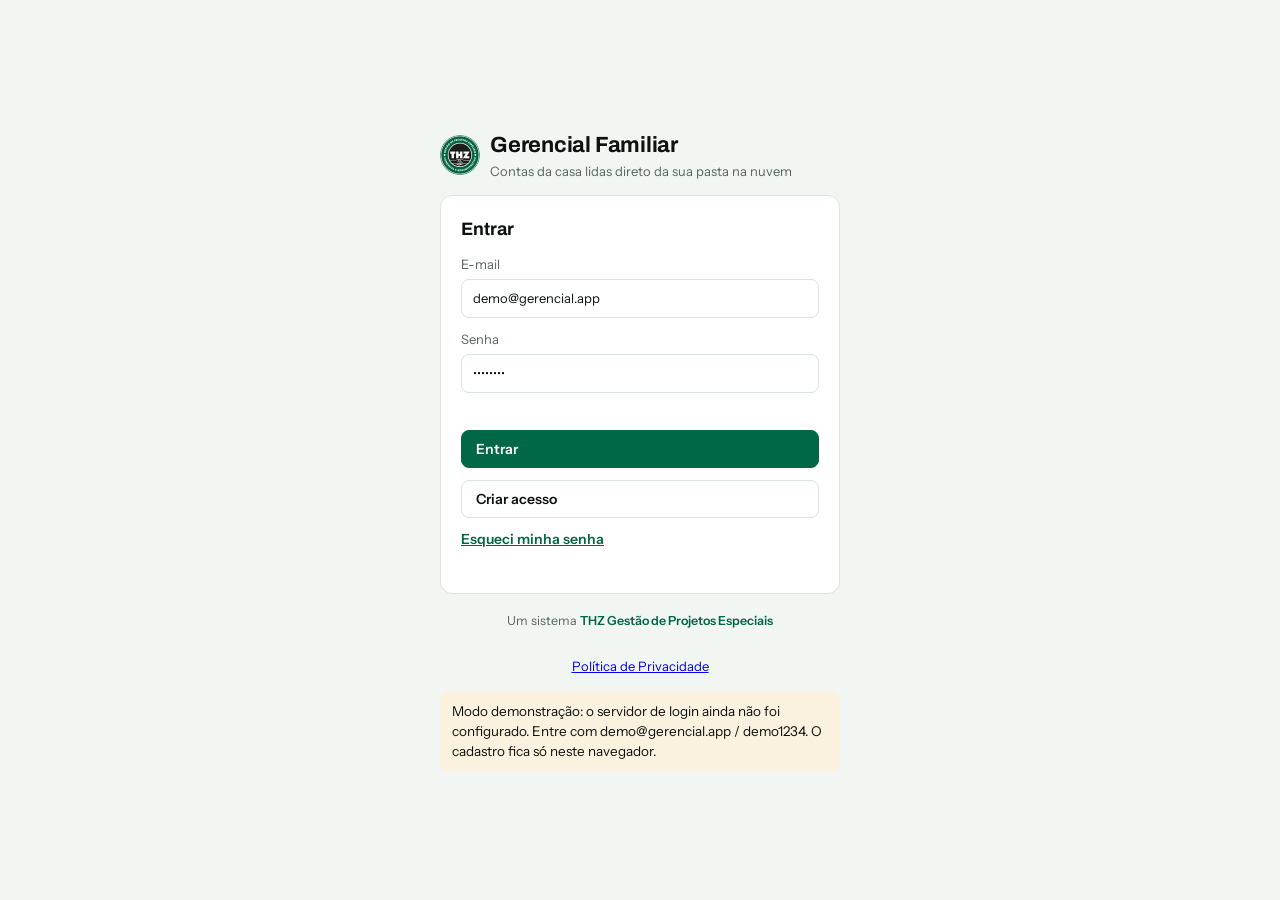
==== commit b34868c2: "Aplicar identidade visual da THZ ao Gerencial Familiar Cores institucionais da THZ (verde #006747, b" ====
--- a/index.html
+++ b/index.html
@@ -4,7 +4,7 @@
 <meta charset="utf-8">
 <meta name="viewport" content="width=device-width, initial-scale=1, viewport-fit=cover">
 <title>Gerencial Familiar</title>
-<meta name="theme-color" content="#2f6f5e">
+<meta name="theme-color" content="#006747">
 <link rel="manifest" href="manifest.webmanifest">
 <link rel="icon" href="icons/icon.svg" type="image/svg+xml">
 <link rel="apple-touch-icon" href="icons/apple-touch-icon.png">
@@ -13,7 +13,7 @@
 <meta name="apple-mobile-web-app-title" content="Gerencial">
 <meta name="apple-mobile-web-app-status-bar-style" content="default">
 <link rel="preconnect" href="https://fonts.googleapis.com">
-<link rel="stylesheet" href="https://fonts.googleapis.com/css2?family=Bricolage+Grotesque:opsz,wght@12..96,600;12..96,700&family=Instrument+Sans:wght@400;500;600&family=IBM+Plex+Mono:wght@400;500&display=swap">
+<link rel="stylesheet" href="https://fonts.googleapis.com/css2?family=Archivo:wght@700;800&family=Instrument+Sans:wght@400;500;600&family=IBM+Plex+Mono:wght@400;500&display=swap">
 <link rel="stylesheet" href="styles.css">
 <script>
 // Volta do login da nuvem (Google/Microsoft/Dropbox): guarda a resposta e limpa o endereço
@@ -33,7 +33,7 @@
 <body>
 <div id="login" class="wrap">
   <div class="login-box">
-    <div class="brand"><div class="brand-mark">G</div><div><h1>Gerencial Familiar</h1><div class="muted small">Contas da casa lidas direto da sua pasta na nuvem</div></div></div>
+    <div class="brand"><img class="brand-mark" src="icons/thz-selo.png" alt="THZ"><div><h1>Gerencial Familiar</h1><div class="muted small">Contas da casa lidas direto da sua pasta na nuvem</div></div></div>
     <form class="login-card" id="f-login" autocomplete="on">
       <h2 id="lg-title">Entrar</h2>
       <label class="f" id="lg-nome-wrap" hidden>Nome da família<input id="lg-nome" type="text" placeholder="Ex.: Família Souza"></label>
@@ -45,6 +45,7 @@
       <button type="button" class="link" id="lg-esqueci">Esqueci minha senha</button>
       <div class="ok" id="lg-ok"></div>
     </form>
+    <p class="by-thz" style="margin:4px 0 0">Um sistema <b>THZ Gestão de Projetos Especiais</b></p>
     <p class="muted small" style="text-align:center;margin:12px 0 0"><a href="privacidade.html">Política de Privacidade</a></p>
     <div class="note" id="demo-nota" hidden>Modo demonstração: o servidor de login ainda não foi configurado. Entre com demo@gerencial.app / demo1234. O cadastro fica só neste navegador.</div>
   </div>
@@ -62,7 +63,7 @@
   <div class="banner" id="demo-banner" hidden>Modo demonstração: login local, sem servidor.</div>
   <header class="top"><div class="wrap">
     <div class="top-row">
-      <div class="brand"><div class="brand-mark">G</div><div><h1 id="fam">Família</h1><div class="muted small" id="fonte-txt">Dados de exemplo</div></div></div>
+      <div class="brand"><img class="brand-mark" src="icons/thz-selo.png" alt="THZ"><div><h1 id="fam">Família</h1><div class="muted small" id="fonte-txt">Dados de exemplo</div></div></div>
       <div class="top-acoes"><button id="instalar" hidden>Instalar app</button><button id="sair">Sair</button></div>
     </div>
     <nav class="tabs" id="tabs">
--- a/styles.css
+++ b/styles.css
@@ -1,19 +1,19 @@
-/* Layout: barra fixa no topo + coluna única de até 1080px; painel em grade que vira uma coluna no celular. Livro-caixa: verde-razão + açafrão. */
+/* Layout: barra fixa no topo + coluna única de até 1080px; painel em grade que vira uma coluna no celular. Identidade THZ: verde institucional, branco e preto; açafrão só para avisos. */
 :root{
-  --bg:#f3f5f2;--card:#ffffff;--ink:#16302b;--muted:#5a6b66;--line:#dde4df;
-  --accent:#2f6f5e;--accent-ink:#ffffff;--accent-soft:#e3efe9;--hi:#b7791f;--hi-soft:#fbf1df;
+  --bg:#f1f6f3;--card:#ffffff;--ink:#0d1210;--muted:#56665e;--line:#d9e5df;
+  --accent:#006747;--accent-ink:#ffffff;--accent-soft:#e2f2ea;--deep:#0a2a1f;--mint:#bfe9d3;--hi:#b7791f;--hi-soft:#fbf1df;
   --good:#1d7a48;--bad:#b3261e;--bad-soft:#fbe9e7;
-  --f-display:"Bricolage Grotesque",ui-sans-serif,system-ui,sans-serif;
+  --f-display:"Archivo",ui-sans-serif,system-ui,sans-serif;
   --f-body:"Instrument Sans",system-ui,-apple-system,"Segoe UI",Roboto,sans-serif;
   --f-num:"IBM Plex Mono",ui-monospace,Menlo,Consolas,monospace;
 }
 @media (prefers-color-scheme: dark){:root:not([data-theme="light"]){
-  --bg:#0f1715;--card:#17211e;--ink:#e3ece8;--muted:#98aaa3;--line:#2a3833;
-  --accent:#6fbfa6;--accent-ink:#0f1715;--accent-soft:#1d2e29;--hi:#e0a64b;--hi-soft:#2c2416;
+  --bg:#08140f;--card:#0f1f18;--ink:#e6f2ec;--muted:#9db3a8;--line:#22372d;
+  --accent:#7fd3ac;--accent-ink:#08140f;--accent-soft:#143226;--hi:#e0a64b;--hi-soft:#2c2416;
   --good:#5fcf8f;--bad:#ff8f86;--bad-soft:#341c1a;color-scheme:dark}}
 :root[data-theme="dark"]{
-  --bg:#0f1715;--card:#17211e;--ink:#e3ece8;--muted:#98aaa3;--line:#2a3833;
-  --accent:#6fbfa6;--accent-ink:#0f1715;--accent-soft:#1d2e29;--hi:#e0a64b;--hi-soft:#2c2416;
+  --bg:#08140f;--card:#0f1f18;--ink:#e6f2ec;--muted:#9db3a8;--line:#22372d;
+  --accent:#7fd3ac;--accent-ink:#08140f;--accent-soft:#143226;--hi:#e0a64b;--hi-soft:#2c2416;
   --good:#5fcf8f;--bad:#ff8f86;--bad-soft:#341c1a;color-scheme:dark}
 *{box-sizing:border-box}
 [hidden]{display:none!important}
@@ -40,7 +40,10 @@
 #login{min-height:100%;display:grid;place-items:center;padding-block:40px}
 .login-box{width:100%;max-width:400px;display:flex;flex-direction:column;gap:14px}
 .brand{display:flex;align-items:center;gap:10px}
-.brand-mark{width:34px;height:34px;border-radius:8px;background:var(--accent);color:var(--accent-ink);display:grid;place-items:center;font:700 16px var(--f-display)}
+.brand-mark{width:40px;height:40px;border-radius:50%;flex:none;display:block}
+.brand h1{letter-spacing:-.01em}
+.by-thz{text-align:center;font-size:12.5px;color:var(--muted)}
+.by-thz b{color:var(--accent);font-weight:600}
 .login-card{background:var(--card);border:1px solid var(--line);border-radius:12px;padding:20px;display:flex;flex-direction:column;gap:12px}
 .err{color:var(--bad);font-size:13px;min-height:1em}
 
@@ -83,9 +86,9 @@
 
 /* relatório (sempre claro, é o que vira PDF/PNG) */
 .rel-out{overflow-x:auto}
-#rel{width:760px;max-width:none;background:#ffffff;color:#16302b;padding:32px 36px;border-radius:6px;border:1px solid var(--line);font-family:var(--f-body)}
-#rel .rh{display:flex;justify-content:space-between;align-items:flex-start;border-bottom:2px solid #2f6f5e;padding-bottom:12px;margin-bottom:16px}
-#rel h2{font-size:22px;color:#16302b}
+#rel{width:760px;max-width:none;background:#ffffff;color:#0d1210;padding:32px 36px;border-radius:6px;border:1px solid var(--line);font-family:var(--f-body)}
+#rel .rh{display:flex;justify-content:space-between;align-items:flex-start;border-bottom:2px solid #006747;padding-bottom:12px;margin-bottom:16px}
+#rel h2{font-size:22px;color:#0d1210}
 #rel .rk{display:grid;grid-template-columns:repeat(3,1fr);gap:10px;margin-bottom:18px}
 #rel .rk div{border:1px solid #dde4df;border-radius:6px;padding:10px}
 #rel .rk span{display:block;font-size:11px;text-transform:uppercase;letter-spacing:.05em;color:#5a6b66}
@@ -93,7 +96,7 @@
 #rel table th{color:#5a6b66;border-color:#dde4df}#rel table td{border-color:#dde4df}
 #rel .neg{color:#b3261e}#rel .pos{color:#1d7a48}
 #rel .rb{display:grid;grid-template-columns:150px 1fr 100px;gap:8px;align-items:center;font-size:13px;margin-bottom:6px}
-#rel .rb i{display:block;height:10px;background:#2f6f5e;border-radius:2px}
+#rel .rb i{display:block;height:10px;background:#006747;border-radius:2px}
 #rel .foot{margin-top:18px;font-size:11.5px;color:#5a6b66;border-top:1px solid #dde4df;padding-top:8px}
 .toast{position:fixed;left:50%;transform:translateX(-50%);bottom:calc(18px + env(safe-area-inset-bottom,0px));background:var(--ink);color:var(--bg);padding:10px 16px;border-radius:8px;font-size:14px;max-width:calc(100% - 32px);z-index:20}
 @media (prefers-reduced-motion:no-preference){.toast{transition:opacity .2s}}
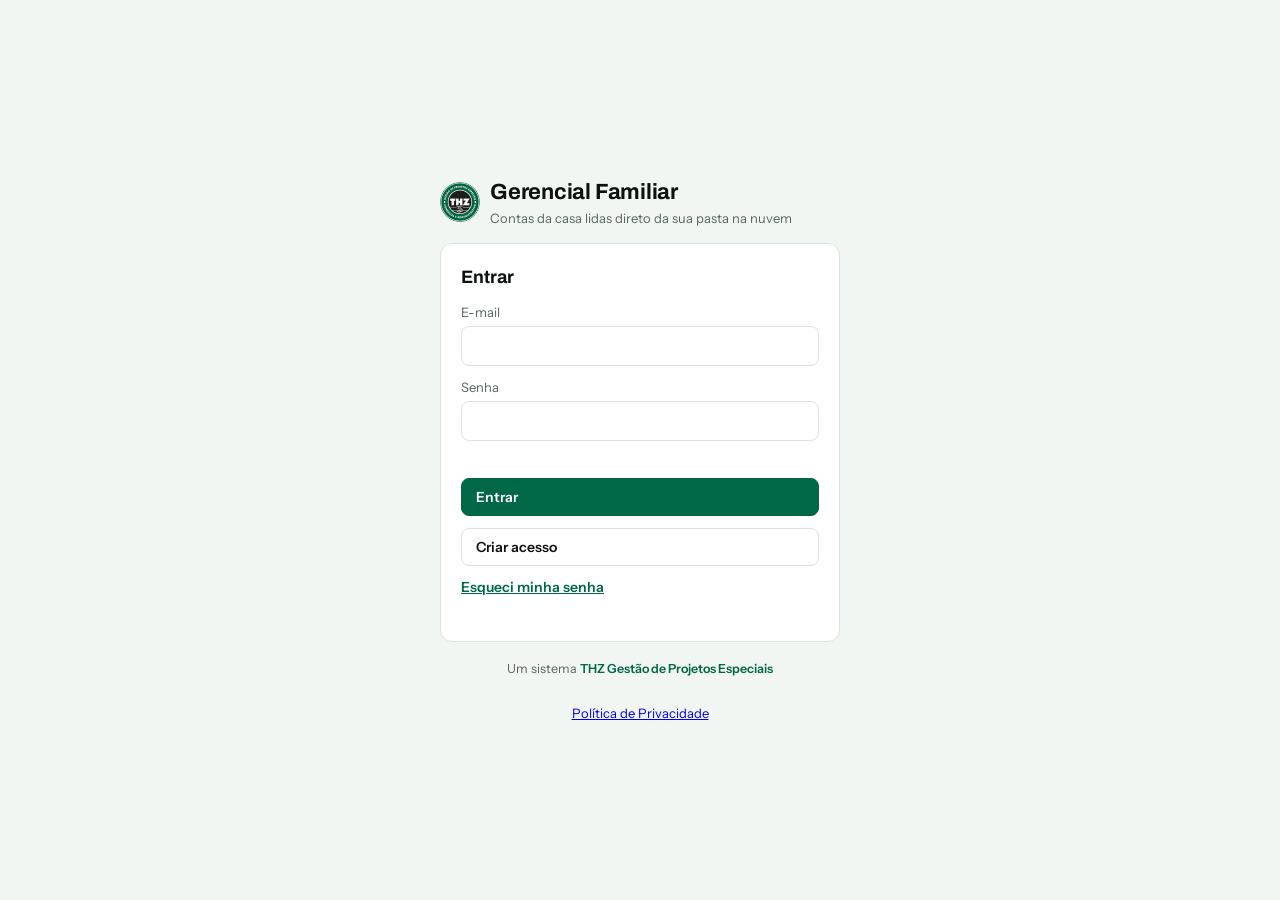
==== commit 2a878c17: "Segurança: CSP e cabeçalhos, senha mínima 8, assinatura validada no servidor, libs atualizadas, test" ====
--- a/index.html
+++ b/index.html
@@ -36,9 +36,9 @@
     <div class="brand"><img class="brand-mark" src="icons/thz-selo.png" alt="THZ"><div><h1>Gerencial Familiar</h1><div class="muted small">Contas da casa lidas direto da sua pasta na nuvem</div></div></div>
     <form class="login-card" id="f-login" autocomplete="on">
       <h2 id="lg-title">Entrar</h2>
-      <label class="f" id="lg-nome-wrap" hidden>Nome da família<input id="lg-nome" type="text" placeholder="Ex.: Família Souza"></label>
+      <label class="f" id="lg-nome-wrap" hidden>Nome da família<input id="lg-nome" type="text" maxlength="100" placeholder="Ex.: Família Souza"></label>
       <label class="f">E-mail<input id="lg-email" type="email" required autocomplete="username" ></label>
-      <label class="f">Senha<input id="lg-senha" type="password" required minlength="6" autocomplete="current-password" ></label>
+      <label class="f">Senha<input id="lg-senha" type="password" required autocomplete="current-password" ></label>
       <div class="err" id="lg-err"></div>
       <button class="pri" type="submit" id="lg-btn">Entrar</button>
       <button type="button" id="lg-alt">Criar acesso</button>
